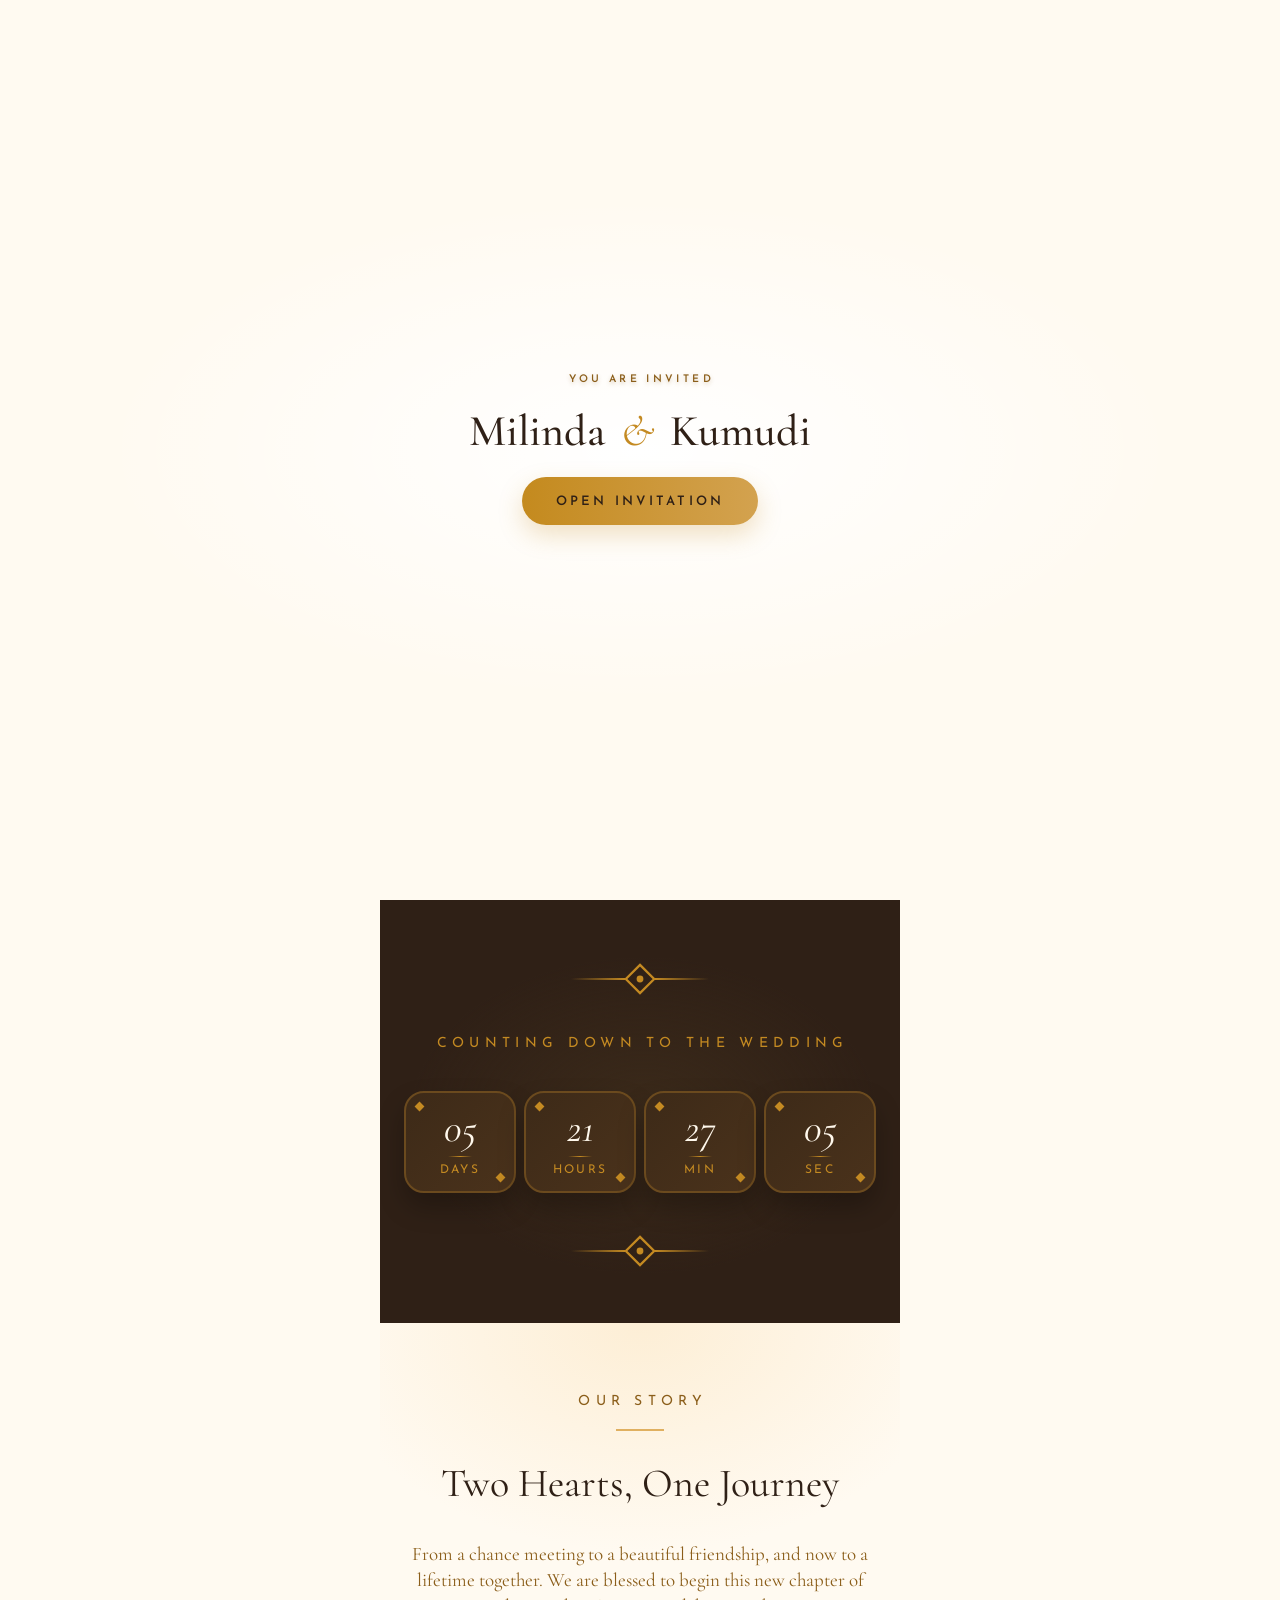
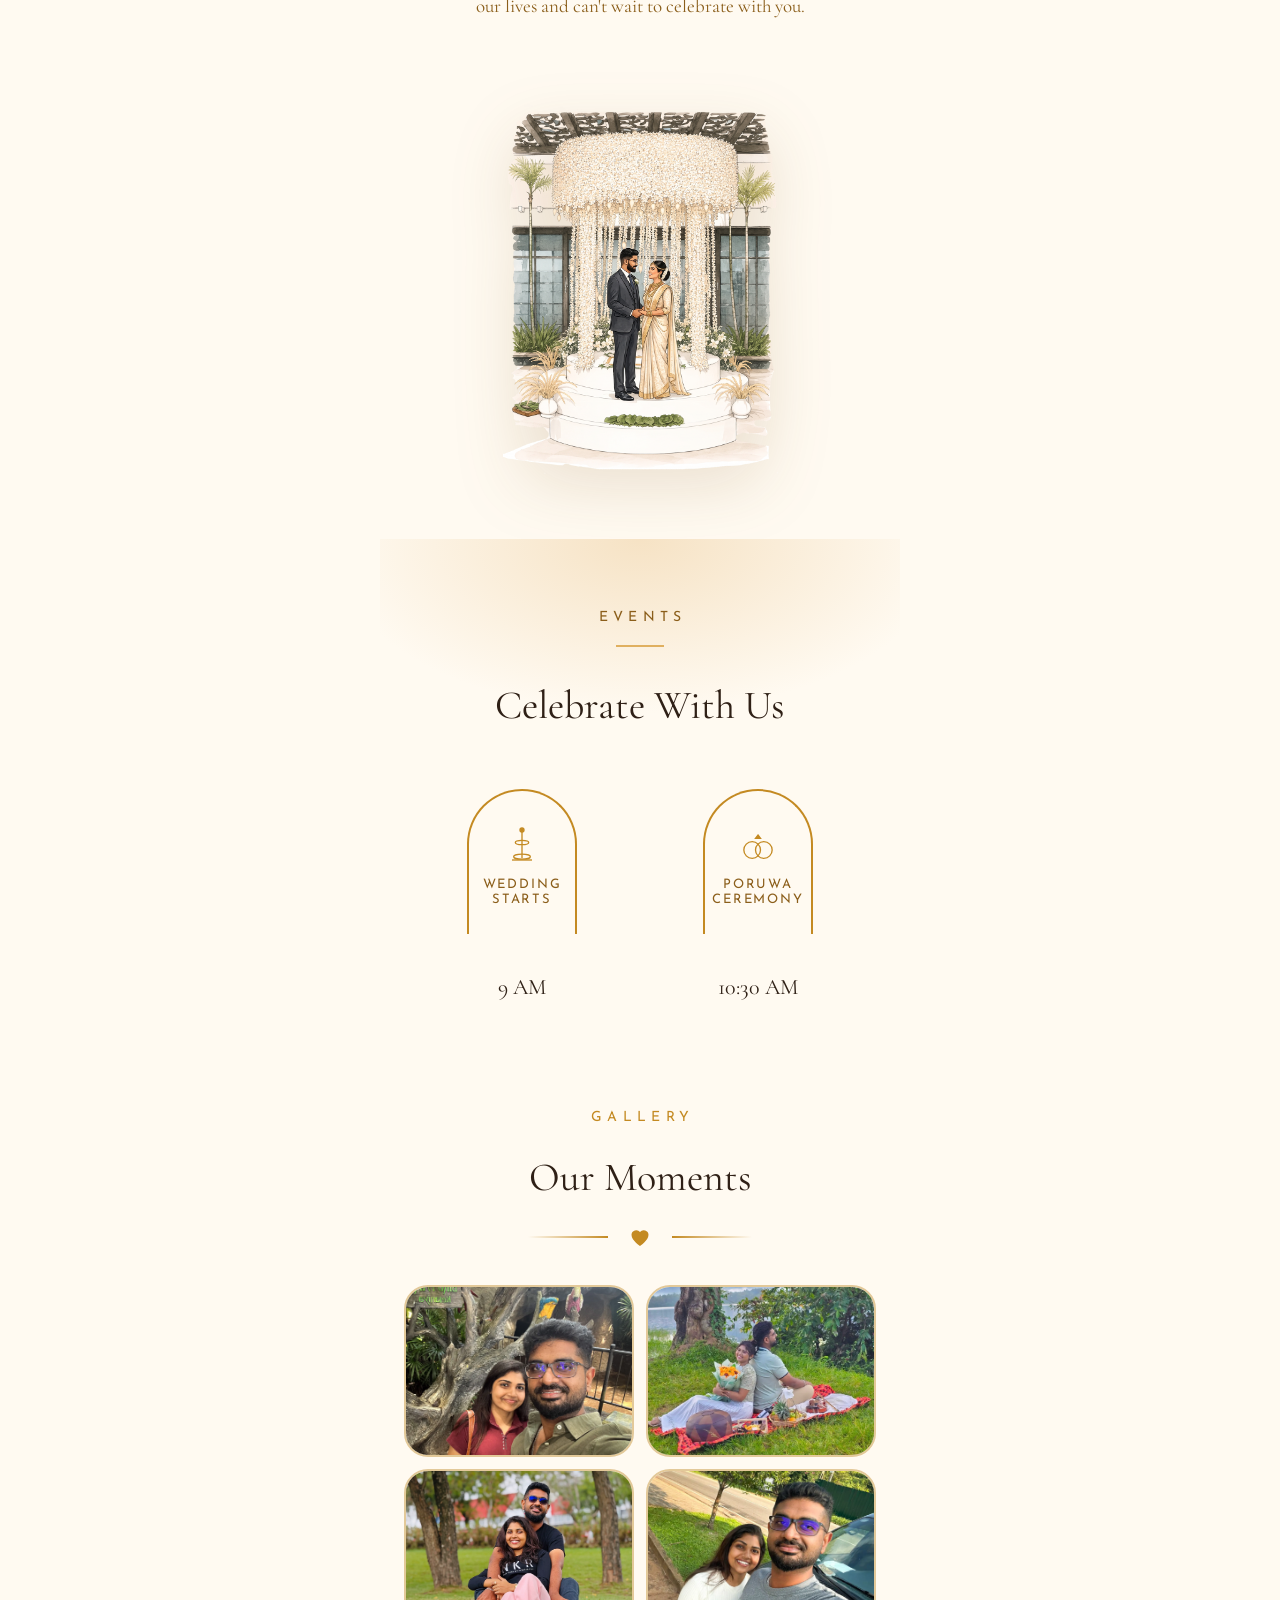
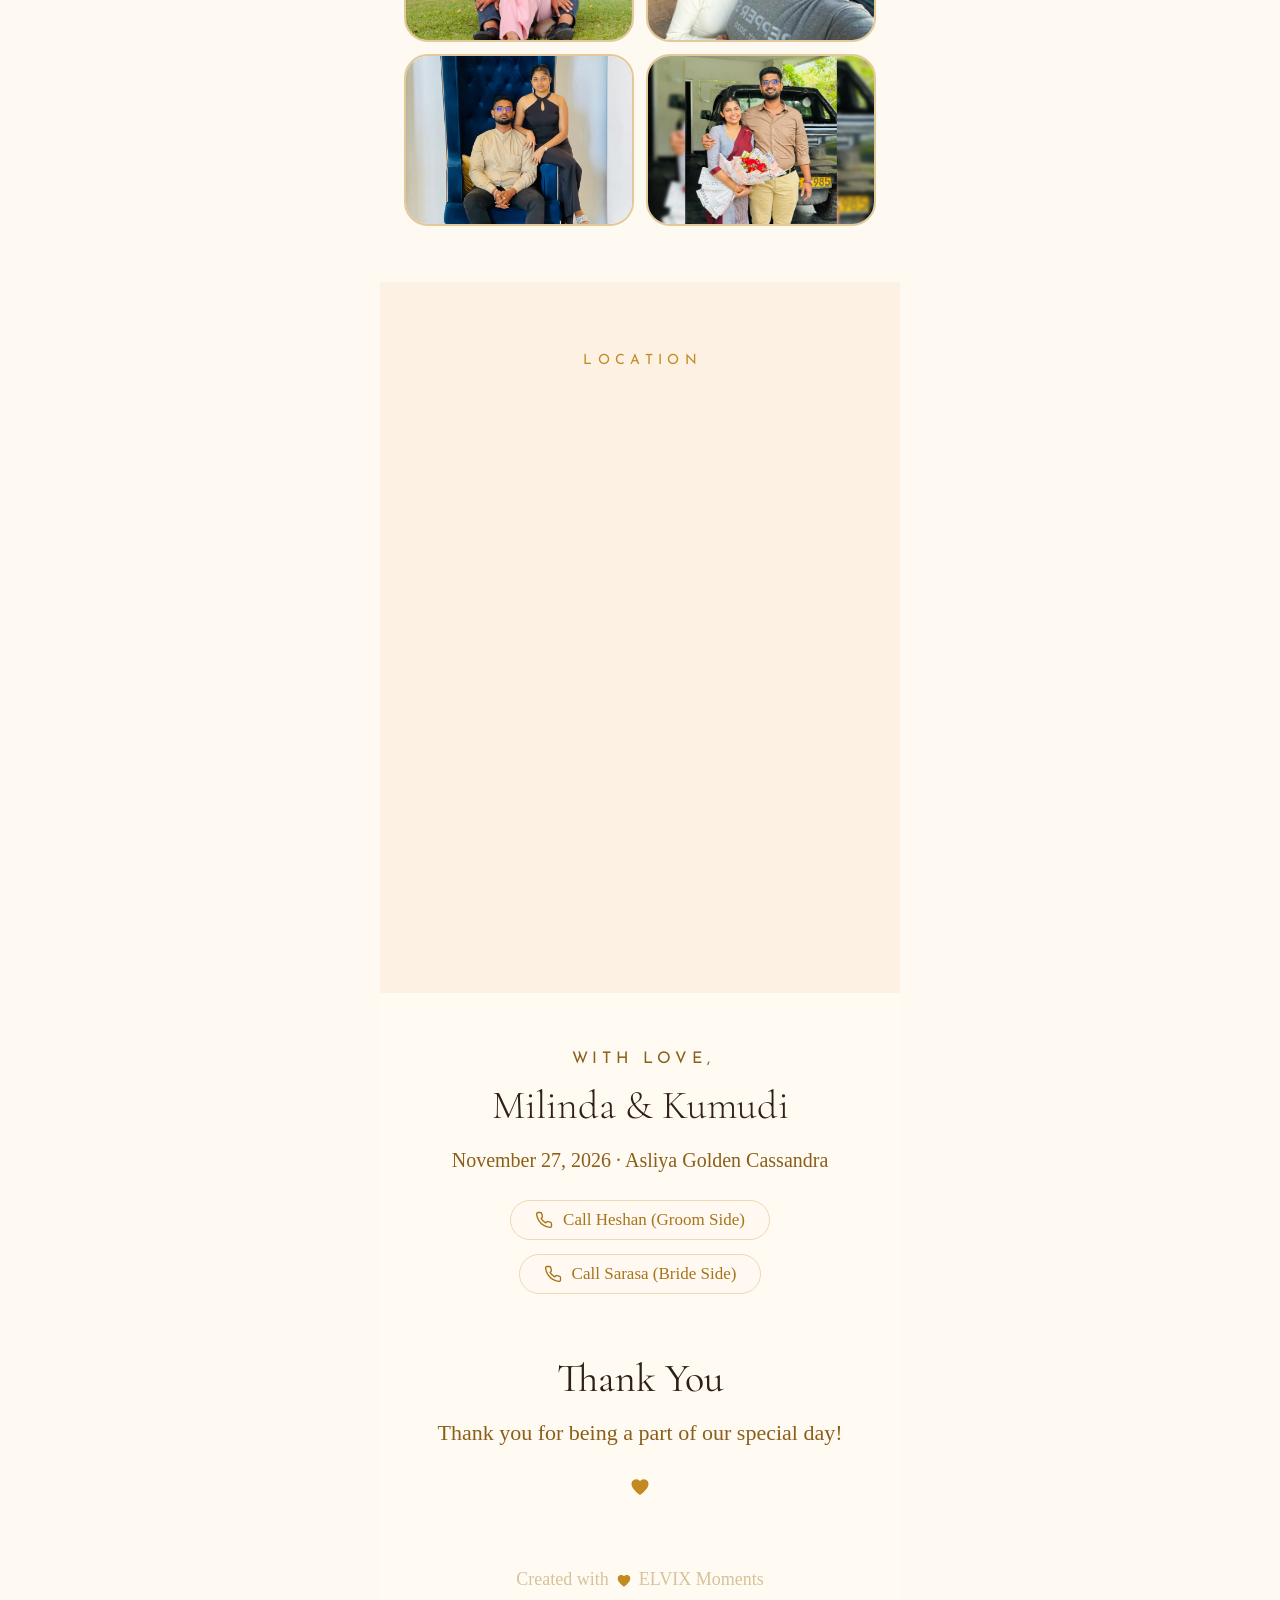
==== invitation.html @ b5a63db9 "Add files via upload" ====
<!DOCTYPE html>
<html lang="en">
<head>
<meta charset="utf-8">
<meta name="viewport" content="width=device-width,initial-scale=1,viewport-fit=cover">
<meta name="color-scheme" content="only light">
<title>Milinda &amp; Kumudi | Wedding Invitation</title>
<link rel="preconnect" href="https://fonts.googleapis.com">
<link rel="preconnect" href="https://fonts.gstatic.com" crossorigin>
<link href="https://fonts.googleapis.com/css2?family=Cormorant+Garamond:ital,wght@0,300;0,400;0,500;0,600;1,300;1,400;1,500&family=Cormorant+Infant:ital,wght@0,300;0,400;0,500;0,600;1,300;1,400;1,500;1,600&family=Josefin+Sans:wght@300;400;600&display=swap" rel="stylesheet">
<link rel="stylesheet" href="style.css">
</head>
<body>
  <div class="cover" id="cover">
  <p class="kicker">You are invited</p>
  <h1>Milinda <em>&amp;</em> Kumudi</h1>
  <button id="openBtn" type="button">Open Invitation</button>
</div>
<svg width="0" height="0" style="position:absolute" aria-hidden="true">
  <symbol id="dia" viewBox="0 0 24 24"><path d="M12 2l10 10-10 10L2 12z" fill="none" stroke="currentColor" stroke-width="1.6"/><circle cx="12" cy="12" r="2.4" fill="currentColor"/></symbol>
  <symbol id="heart" viewBox="0 0 24 24"><path fill="currentColor" d="M12 21s-8.5-5.4-8.5-11.2A4.8 4.8 0 0 1 12 7a4.8 4.8 0 0 1 8.5 2.8C20.5 15.6 12 21 12 21z"/></symbol>
  <symbol id="cam" viewBox="0 0 24 24"><path d="M4 8h3l1.5-2h7L17 8h3a1 1 0 0 1 1 1v9a1 1 0 0 1-1 1H4a1 1 0 0 1-1-1V9a1 1 0 0 1 1-1z" fill="none" stroke="currentColor" stroke-width="1.6" stroke-linejoin="round"/><circle cx="12" cy="13" r="3.2" fill="none" stroke="currentColor" stroke-width="1.6"/></symbol>
  <symbol id="ph" viewBox="0 0 24 24"><path fill="none" stroke="currentColor" stroke-width="1.8" stroke-linecap="round" stroke-linejoin="round" d="M22 16.9v3a2 2 0 0 1-2.2 2 19.8 19.8 0 0 1-8.6-3.1 19.5 19.5 0 0 1-6-6A19.8 19.8 0 0 1 2.1 4.2 2 2 0 0 1 4.1 2h3a2 2 0 0 1 2 1.7c.1 1 .4 1.9.7 2.8a2 2 0 0 1-.5 2.1L8.1 9.9a16 16 0 0 0 6 6l1.3-1.3a2 2 0 0 1 2.1-.4c.9.3 1.8.6 2.8.7a2 2 0 0 1 1.7 2z"/></symbol>
</svg>

<!-- HERO -->
<header class="hero">
  <img class="floral l" src="assets/floral-left.webp" alt="" onerror="this.remove()">
  <img class="floral r" src="assets/floral-right.webp" alt="" onerror="this.remove()">
<div class="petals" aria-hidden="true"></div>
  <p class="kicker rise">Together with their families</p>
  <div class="orn rise"><span></span><svg><use href="#dia"/></svg><span></span></div>
  <h1 class="rise">Milinda <em>&amp;</em> Kumudi</h1>
  <div class="orn rise"><span></span><svg><use href="#dia"/></svg><span></span></div>
  <p class="guest rise" id="guest"></p>
  <p class="invite rise">Request the honour of your presence<br>at the celebration of their marriage</p>
  <p class="lbl rise" id="day">Saturday</p>
  <p class="date rise" id="date">12th December 2026</p>
  <p class="lbl s rise" id="time">At 9:00 <A> </A>M</p>
  <p class="lbl s rise" id="venue">Asliya Golden Cassandra</p>
  <img class="couple rise" src="New Assets/WEBp/Couple.webp" alt="Milinda & Kumudi">
  <a class="scroll" href="#count" aria-label="Scroll down"><span>Scroll</span><i></i></a>
</header>

<!-- COUNTDOWN -->
<section class="sec dark" id="count">
  <div class="orn"><span></span><svg><use href="#dia"/></svg><span></span></div>
  <h2 class="eye gold">Counting down to the wedding</h2>
  <div class="cards" id="cards"></div>
  <div class="orn"><span></span><svg><use href="#dia"/></svg><span></span></div>
</section>

<!-- STORY -->
<section class="sec glow" id="story">
  <p class="eye reveal">Our Story</p><i class="bar reveal"></i>
  <h2 class="reveal">Two Hearts, One Journey</h2>
  <p class="body reveal">From a chance meeting to a beautiful friendship, and now to a lifetime together. We are blessed to begin this new chapter of our lives and can't wait to celebrate with you.</p>
  <img class="poruwa reveal" src="New Assets/WEBp/Poruwa.webp" alt="" onerror="this.remove()">
</section>

<!-- EVENTS -->
<section class="sec glow top" id="events">
  <p class="eye reveal">Events</p><i class="bar reveal"></i>
  <h2 class="reveal">Celebrate With Us</h2>
  <div class="events" id="eventList"></div>
</section>

<!-- GALLERY -->
<section class="sec" id="gallery">
  <p class="eye gold reveal">Gallery</p>
  <h2 class="reveal">Our Moments</h2>
  <div class="hdiv reveal"><span></span><svg><use href="#heart"/></svg><span></span></div>
  <div class="grid" id="grid"></div>
</section>

<!-- LOCATION -->
<section class="sec warm" id="location">
  <p class="eye gold reveal">Location</p>
  <h2 class="reveal">Wedding Venue</h2>
  <p class="vname reveal"><svg viewBox="0 0 24 24"><path d="M12 21s-7-6.2-7-11.5a7 7 0 0 1 14 0C19 14.800 12 21 12 21z" fill="none" stroke="currentColor" stroke-width="1.8"/><circle cx="12" cy="9.5" r="2.6" fill="none" stroke="currentColor" stroke-width="1.8"/></svg>Asliya Golden Cassandra</p>
  <p class="vsub reveal">Colombo, Sri Lanka</p>
  <div class="map reveal"><iframe loading="lazy" title="Map" src="https://www.google.com/maps?q=Asliya+Golden+Cassandra+Colombo&output=embed"></iframe></div>
  <button class="cal reveal" id="calBtn" type="button">
    <span class="ci"><svg viewBox="0 0 24 24" fill="none" stroke="currentColor" stroke-width="1.8"><rect x="3.5" y="5" width="17" height="15" rx="2.5"/><path d="M8 3v4M16 3v4M3.5 10h17"/><path d="M8 14h.01M12 14h.01M16 14h.01M8 17h.01M12 17h.01" stroke-linecap="round"/></svg></span>
    <span class="ct"><b>Add to Calendar</b><small>Save the date to your calendar</small></span>
    <span class="chev"><svg viewBox="0 0 24 24" fill="none" stroke="currentColor" stroke-width="2.2"><path d="M9 6l6 6-6 6"/></svg></span>
  </button>
</section>

<!-- THANK YOU -->
<footer class="sec thanks">
  <p class="eye wl">With love,</p>
  <p class="couple-names">Milinda &amp; Kumudi</p>
  <p class="meta">November 27, 2026 · Asliya Golden Cassandra</p>
 <div class="calls">
  <a class="callbtn" href="tel:+94763340226"><svg><use href="#ph"/></svg>Call Heshan (Groom Side)</a>
  <a class="callbtn" href="tel:+94768039292"><svg><use href="#ph"/></svg>Call Sarasa (Bride Side)</a>
</div>
  <h2>Thank You</h2>
  <p class="meta big">Thank you for being a part of our special day!</p>
  <svg class="gh"><use href="#heart"/></svg>
  <p class="credit">Created with <svg><use href="#heart"/></svg> ELVIX Moments</p>
</footer>
<audio id="bgm" src="New Assets/music.mp3" preload="auto"></audio>
<button id="musicBtn" class="music" type="button" aria-label="Toggle music"><svg viewBox="0 0 24 24" stroke="currentColor" stroke-width="1.8" stroke-linecap="round" stroke-linejoin="round"><path d="M4 9.5v5h3.5L12 18.5v-13L7.5 9.5z"/><path d="M15.5 9a4 4 0 0 1 0 6M18 6.5a8 8 0 0 1 0 11"/></svg></button>
<script src="script.js"></script>
</body>
</html>
---- style.css ----
:root{--dk:#2f2016;--gold:#c48a22;--gd:#8b5e1a;--cream:#fffaf1;--serif:'Cormorant Garamond','Times New Roman',serif;--sans:'Josefin Sans',sans-serif}
*{box-sizing:border-box;margin:0;padding:0;-webkit-tap-highlight-color:transparent}
html{scroll-behavior:smooth;background:#fffaf1}
body{font-family:var(--serif);background:var(--cream);color:var(--dk);max-width:520px;margin:0 auto;overflow-x:hidden;-webkit-font-smoothing:antialiased}
svg{display:inline-block;fill:currentColor}
h2{font-weight:400;font-size:40px;line-height:1.1}
.dots,.sec{background-image:radial-gradient(circle,rgba(196,138,34,.07) 2.2px,transparent 2.7px);background-size:32px 32px;background-position:4px 4px}
.sec{position:relative;padding:72px 24px 56px;text-align:center;background-color:var(--cream)}
.dark{background-color:var(--dk);color:#fff8ec}
.glow{background-image:radial-gradient(ellipse 90% 40% at 50% 0,#fdf3e2,transparent 70%),radial-gradient(circle,rgba(196,138,34,.07) 2.2px,transparent 2.7px);background-size:auto,32px 32px}
.glow.top{background-image:radial-gradient(ellipse 80% 45% at 50% 0,#f6e7d0,transparent 75%),radial-gradient(circle,rgba(196,138,34,.07) 2.2px,transparent 2.7px);background-size:auto,32px 32px}
.warm{background-color:#fcf1e3}
.eye{font:400 14px/1 var(--sans);letter-spacing:.38em;text-transform:uppercase;color:var(--gd);padding-left:.38em}
.eye.gold{color:var(--gold)}
.bar{display:block;width:48px;height:2px;background:#e0b060;margin:20px auto 0}
.orn,.hdiv{display:flex;align-items:center;justify-content:center;gap:0;color:var(--gold)}
.orn svg{width:36px;height:36px;margin:0 -2px}
.orn span{width:54px;height:2px;background:linear-gradient(90deg,transparent,var(--gold))}
.orn span:last-child,.hdiv span:last-child{background:linear-gradient(270deg,transparent,var(--gold))}
.hdiv{margin:26px 0 0}
.hdiv svg{width:24px;height:24px;margin:0 20px}
.hdiv span{width:80px;height:2px;background:linear-gradient(90deg,transparent,var(--gold))}
.hdiv span:last-child{background:linear-gradient(270deg,transparent,var(--gold))}

/* hero */
.hero{position:relative;height:100svh;min-height:640px;margin:0;padding:105px 20px 0;text-align:center;overflow:hidden;
 background:radial-gradient(ellipse 60% 30% at 50% 78%,#fff 0,transparent 70%),url("assets/background.svg") center top/397px 559px repeat,#fffaf1;}
.hero:after{content:"";position:absolute;inset:12px;border:2px solid var(--gold);pointer-events:none}
.kicker{font:600 12px/1 var(--sans);letter-spacing:.32em;text-transform:uppercase;color:var(--gd);padding-left:.32em;text-shadow:0 2px 4px rgba(139,94,26,.3)}
.hero .orn{margin:26px 0}.hero .orn svg{width:20px;height:20px}.hero .orn span{width:48px;height:1px}
.hero h1{font-weight:500;font-size:42px;line-height:1;white-space:nowrap}
.hero h1 em{font-style:italic;color:var(--gold);font-weight:400;margin:0 6px}
.invite{font:italic 400 20px/26px var(--serif);color:var(--gd);margin-top:4px}
.lbl{font:400 12px/1 var(--sans);letter-spacing:.36em;text-transform:uppercase;color:var(--gold);padding-left:.36em}
.lbl.s{font-size:11px;color:var(--gd);letter-spacing:.3em;margin-top:12px}
.hero .invite+.lbl{margin-top:36px}
.date{font:italic 400 36px/1 var(--serif);margin:16px 0 22px}
.couple{position:absolute;left:0;right:0;margin:0 auto;bottom:14svh;height:min(25svh,250px);filter:drop-shadow(0 14px 18px rgba(120,80,20,.14))}
.floral{position:absolute;bottom:12px;width:90px}.floral.l{left:12px}.floral.r{right:12px}
.scroll{position:absolute;left:0;right:0;bottom:22px;font:300 11px var(--sans);letter-spacing:.4em;color:var(--gold);text-transform:uppercase;display:flex;flex-direction:column;align-items:center;gap:10px}
.scroll i{width:1px;height:20px;background:var(--gold);animation:pulse 1.8s infinite}
@keyframes pulse{0%,100%{opacity:.2;transform:scaleY(.5)}50%{opacity:1;transform:scaleY(1)}}
.petals{position:fixed;top:0;bottom:0;left:50%;width:100%;max-width:520px;transform:translateX(-50%);pointer-events:none;overflow:hidden;z-index:40}
.petal{position:absolute;top:-24px;border-radius:100% 0;background:#e9d4a8;animation:fall linear infinite}
@keyframes fall{to{transform:translate(var(--dx),108vh) rotate(360deg)}}
@keyframes fall{to{transform:translate(40px,105svh) rotate(260deg)}}
.rise{opacity:0;transform:translateY(14px);animation:rise 1s ease forwards}
.rise:nth-of-type(n){animation-delay:calc(var(--i,0)*.12s)}
.hero>:nth-child(n+3){--i:2}.hero>:nth-child(n+4){--i:3}.hero>:nth-child(n+5){--i:4}.hero>:nth-child(n+6){--i:5}.hero>:nth-child(n+7){--i:6}.hero>:nth-child(n+8){--i:7}
@keyframes rise{to{opacity:1;transform:none}}
.couple.rise{animation-name:riseC}
@keyframes riseC{from{opacity:0}to{opacity:1}}

/* countdown */
#count{padding:62px 24px 55px;background-image:radial-gradient(ellipse 60% 50% at 50% 50%,#3b2a1a,transparent 75%);background-size:auto}
#count .orn svg{width:34px;height:34px}#count .orn span{width:54px;height:2px}
#count .eye{margin:41px 0 40px}
.cards{display:grid;grid-template-columns:repeat(4,1fr);gap:8px;margin-bottom:41px}
.card{position:relative;height:102px;border-radius:20px;border:2px solid #6b4a1e;background:linear-gradient(135deg,#3d2a18,#4a321b);box-shadow:0 14px 26px rgba(0,0,0,.25);display:flex;flex-direction:column;align-items:center;justify-content:center;gap:0}
.card:before,.card:after{content:"";position:absolute;width:7px;height:7px;background:var(--gold);transform:rotate(45deg);top:10px;left:10px}
.card:after{top:auto;left:auto;bottom:10px;right:10px}
.card b{font:italic 400 40px/1 var(--serif);color:#fff8ec;font-variant-numeric:oldstyle-nums}
.card i{width:24px;height:1px;background:linear-gradient(90deg,transparent,var(--gold),transparent);margin:8px 0 7px}
.card small{font:400 12px/1 var(--sans);letter-spacing:.2em;text-transform:uppercase;color:var(--gold)}

/* story */
.body{font-size:19px;line-height:26px;color:var(--gd);margin:36px 4px 0}
#story h2{margin-top:30px}
.poruwa{display:block;width:275px;max-width:80%;margin:76px auto 0;filter:drop-shadow(0 20px 30px rgba(120,80,20,.14))}

/* events */
#events h2{margin-top:36px}
.events{display:grid;grid-template-columns:1fr 1fr;margin-top:62px}
.ev{display:flex;flex-direction:column;align-items:center}
.arch{width:110px;height:145px;border:2px solid var(--gold);border-bottom:0;border-radius:55px 55px 0 0;display:flex;flex-direction:column;align-items:center;justify-content:center;gap:12px;color:var(--gold);padding-top:8px}
.arch svg{width:40px;height:40px;fill:none;stroke:currentColor;stroke-width:1.6}
.arch h3{font:400 13px/1.2 var(--sans);letter-spacing:.14em;text-transform:uppercase;color:var(--gd);padding:0 8px;min-height:30px}
.ev .d{font-size:22px;margin-top:40px}.ev .t,.ev .v{font-size:16px;color:var(--gd);margin-top:4px}

/* gallery */
#gallery{padding-top:55px}#gallery h2{margin-top:30px}
.grid{display:grid;grid-template-columns:1fr 1fr;gap:12px;margin-top:36px}
.ph{aspect-ratio:4/3;border-radius:24px;border:2px solid #e3c999;background:linear-gradient(135deg,#f5e6d0,#eee0cc);display:flex;align-items:center;justify-content:center;color:#bd965f;overflow:hidden}
.ph svg{width:26px;height:26px;fill:none}.ph img{width:100%;height:100%;object-fit:cover}

/* location */
#location h2{margin-top:30px}
.vname{display:flex;align-items:center;justify-content:center;gap:12px;font-size:26px;font-weight:500;margin-top:26px}
.vname svg{width:26px;height:26px;fill:none;color:var(--gold)}
.vsub{font:400 17px var(--serif);font-family:'Times New Roman',serif;color:var(--gd);margin-top:14px}
.map{height:255px;margin-top:42px;border-radius:24px;border:2px solid #ecd9b5;overflow:hidden;background:#fcf1e3}
.map iframe{width:100%;height:100%;border:0}
.cal{width:100%;margin-top:33px;display:flex;align-items:center;gap:16px;text-align:left;padding:0 16px;height:74px;border-radius:24px;border:2px solid #e6d0a5;background:linear-gradient(#fff8ee,#f4e6d0);box-shadow:0 18px 26px rgba(120,80,20,.1);color:var(--dk);font-family:var(--serif);cursor:pointer}
.ci{width:40px;height:40px;border-radius:50%;background:linear-gradient(135deg,#c48a22,#d3a24f);display:grid;place-items:center}.ci svg{width:22px;height:22px;fill:none}
.ct{flex:1;display:flex;flex-direction:column}.ct b{font-weight:400;font-size:22px;line-height:1.1}.ct small{font:400 15px 'Times New Roman',serif;color:#7a6a58;margin-top:4px}
.chev{width:32px;height:32px;border-radius:50%;background:#efe3d3;display:grid;place-items:center}.chev svg{width:15px;height:15px;fill:none}

/* thanks */
.thanks{background:#fffaf2;padding:58px 24px 18px;background-image:none}
.wl{letter-spacing:.3em;font-size:16px}
.couple-names{font-size:40px;font-weight:300;margin-top:14px}
.meta{font:20px 'Times New Roman',serif;color:var(--gd);margin-top:20px}
.thanks h2{margin-top:62px}.meta.big{font-size:22px;margin-top:20px}
.gh{width:24px;height:24px;color:var(--gold);margin-top:28px}
.credit{font:18px 'Times New Roman',serif;color:#d8c299;margin-top:66px;display:flex;align-items:center;justify-content:center;gap:6px}
.credit svg{width:18px;height:18px;color:var(--gold)}.credit a{color:var(--gold);text-decoration:none}

.reveal{opacity:0;transform:translateY(18px);transition:opacity .9s ease,transform .9s ease}.reveal.in{opacity:1;transform:none}
@media(prefers-reduced-motion:reduce){*{animation:none!important;transition:none!important}.rise,.reveal{opacity:1;transform:none}}
a.scroll{text-decoration:none;cursor:pointer;z-index:5;padding:10px 0 0}    

#story,#events,#gallery,#location,.thanks{background-image:url("assets/background.svg");background-size:397px 559px;background-position:center top;background-repeat:repeat;background-blend-mode:multiply}
#story{background-image:radial-gradient(ellipse 90% 40% at 50% 0,#fdf3e2,transparent 70%),url("assets/background.svg");background-size:auto,397px 559px;background-position:0 0,center top}
#events{background-image:radial-gradient(ellipse 80% 45% at 50% 0,#f6e7d0,transparent 75%),url("assets/background.svg");background-size:auto,397px 559px;background-position:0 0,center top}
.hero p.guest{font-family:'Cormorant Infant','Cormorant Garamond',Georgia,'Times New Roman',serif;font-style:italic;font-weight:500;font-size:clamp(1.35rem,3.6vw,1.9rem);line-height:1.2;color:rgb(48,32,21);margin:2px 0 16px;max-width:28rem;margin-inline:auto;overflow-wrap:break-word}

html{scrollbar-width:none}html::-webkit-scrollbar{display:none}
/* match original */
.kicker{font-size:10.5px}
.hero h1{font-size:min(7.3vw,38px)}
.invite{font-size:18px}
.lbl{font-weight:300;font-size:10px;color:#c9a35e}
.lbl.s{font-weight:300;font-size:10px;color:#a8844a}
.hero .orn svg{width:12px;height:12px;margin:0 10px}
.hero .orn span{width:36px}
.couple{height:min(28svh,290px);bottom:14px;z-index:2;pointer-events:none}
.floral{width:28px}
a.scroll{z-index:1}

/* couple follows the text */
.hero{display:flex;flex-direction:column;align-items:center;padding-bottom:59px}
.hero #venue{margin-bottom:24px}
.hero .couple{position:relative;inset:auto;flex:1 1 0;min-height:0;height:auto;width:100%;max-height:min(36svh,360px);margin:0;object-fit:contain;object-position:center bottom;z-index:2;pointer-events:none}
.hero a.scroll{z-index:5;bottom:16px;padding:0;color:var(--gd);text-shadow:0 0 6px #fff,0 0 10px #fff}
.hero a.scroll i{background:var(--gd)}

.calls{display:flex;flex-direction:column;align-items:center;gap:14px;margin-top:28px}
.callbtn{display:inline-flex;align-items:center;gap:10px;height:40px;padding:0 24px;border-radius:20px;border:1.5px solid #ecd9b5;background:rgba(255,250,242,.7);color:#a8741a;font:17px 'Times New Roman',serif;text-decoration:none}
.callbtn svg{width:18px;height:18px}

body{cursor:grab}
body.dragging,body.dragging *{cursor:grabbing!important;user-select:none;-webkit-user-select:none}
a,button{cursor:pointer}

.music{position:fixed;right:max(14px,calc(50% - 246px));bottom:20px;z-index:60;width:42px;height:42px;border-radius:50%;border:1.5px solid #e6d0a5;background:rgba(255,250,242,.92);color:var(--gold);display:grid;place-items:center;cursor:pointer;box-shadow:0 6px 16px rgba(120,80,20,.15)}
.music svg{width:20px;height:20px;fill:none}
.music.off:after{content:"";position:absolute;width:28px;height:2px;background:var(--gold);transform:rotate(-45deg)}

.cover{position:fixed;inset:0;z-index:100;display:flex;flex-direction:column;align-items:center;justify-content:center;gap:24px;text-align:center;background:radial-gradient(ellipse 60% 40% at 50% 50%,#fff,transparent 70%),url("assets/background.svg") center top/397px 559px repeat,#fffaf1;transition:opacity 1s ease,visibility 1s}
.cover.hide{opacity:0;visibility:hidden}
.cover h1{font-weight:500;font-size:min(9vw,44px);line-height:1}
.cover h1 em{font-style:italic;color:var(--gold);font-weight:400;margin:0 6px}
.cover button{height:48px;padding:0 34px;border:0;border-radius:24px;background:linear-gradient(90deg,#c48a1e,#d3a24f);color:var(--dk);font:600 13px var(--sans);letter-spacing:.25em;text-transform:uppercase;cursor:pointer;box-shadow:0 10px 24px rgba(196,138,34,.25)}
html.locked,html.locked body{overflow:hidden}
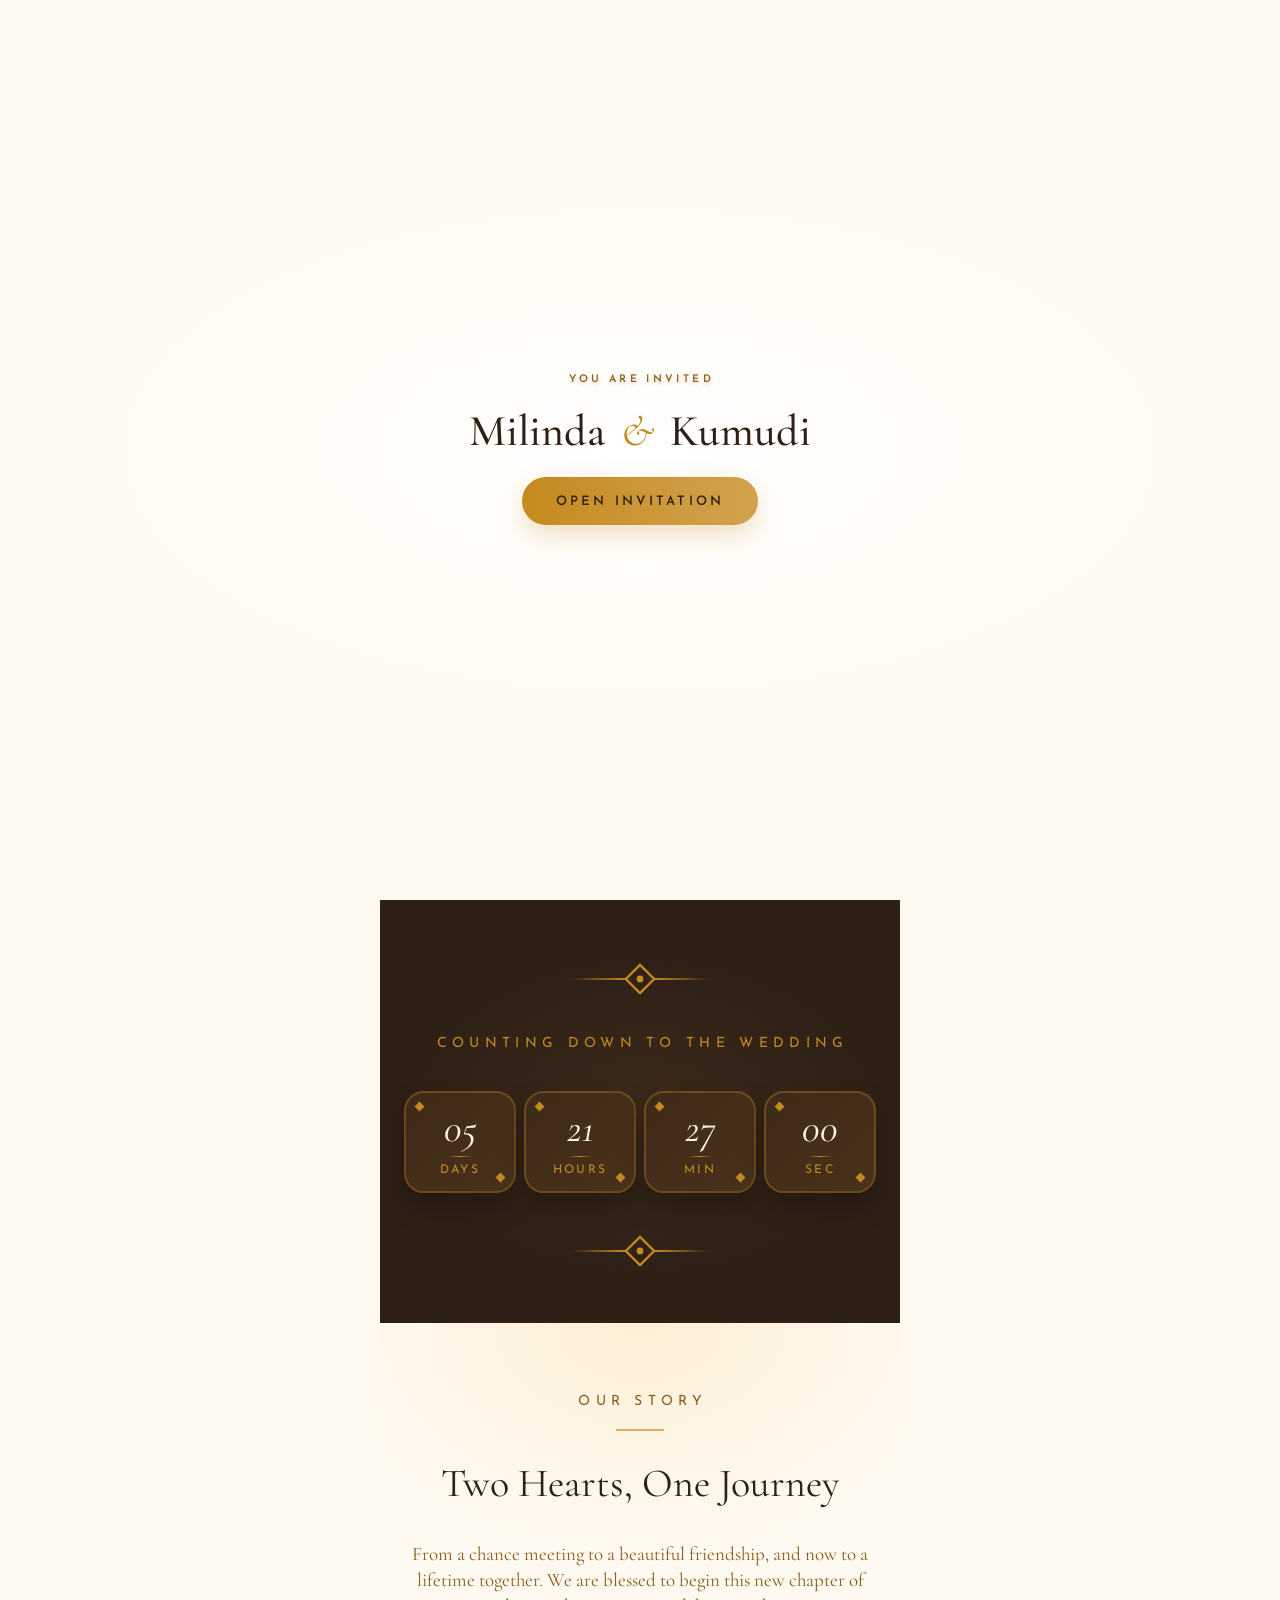
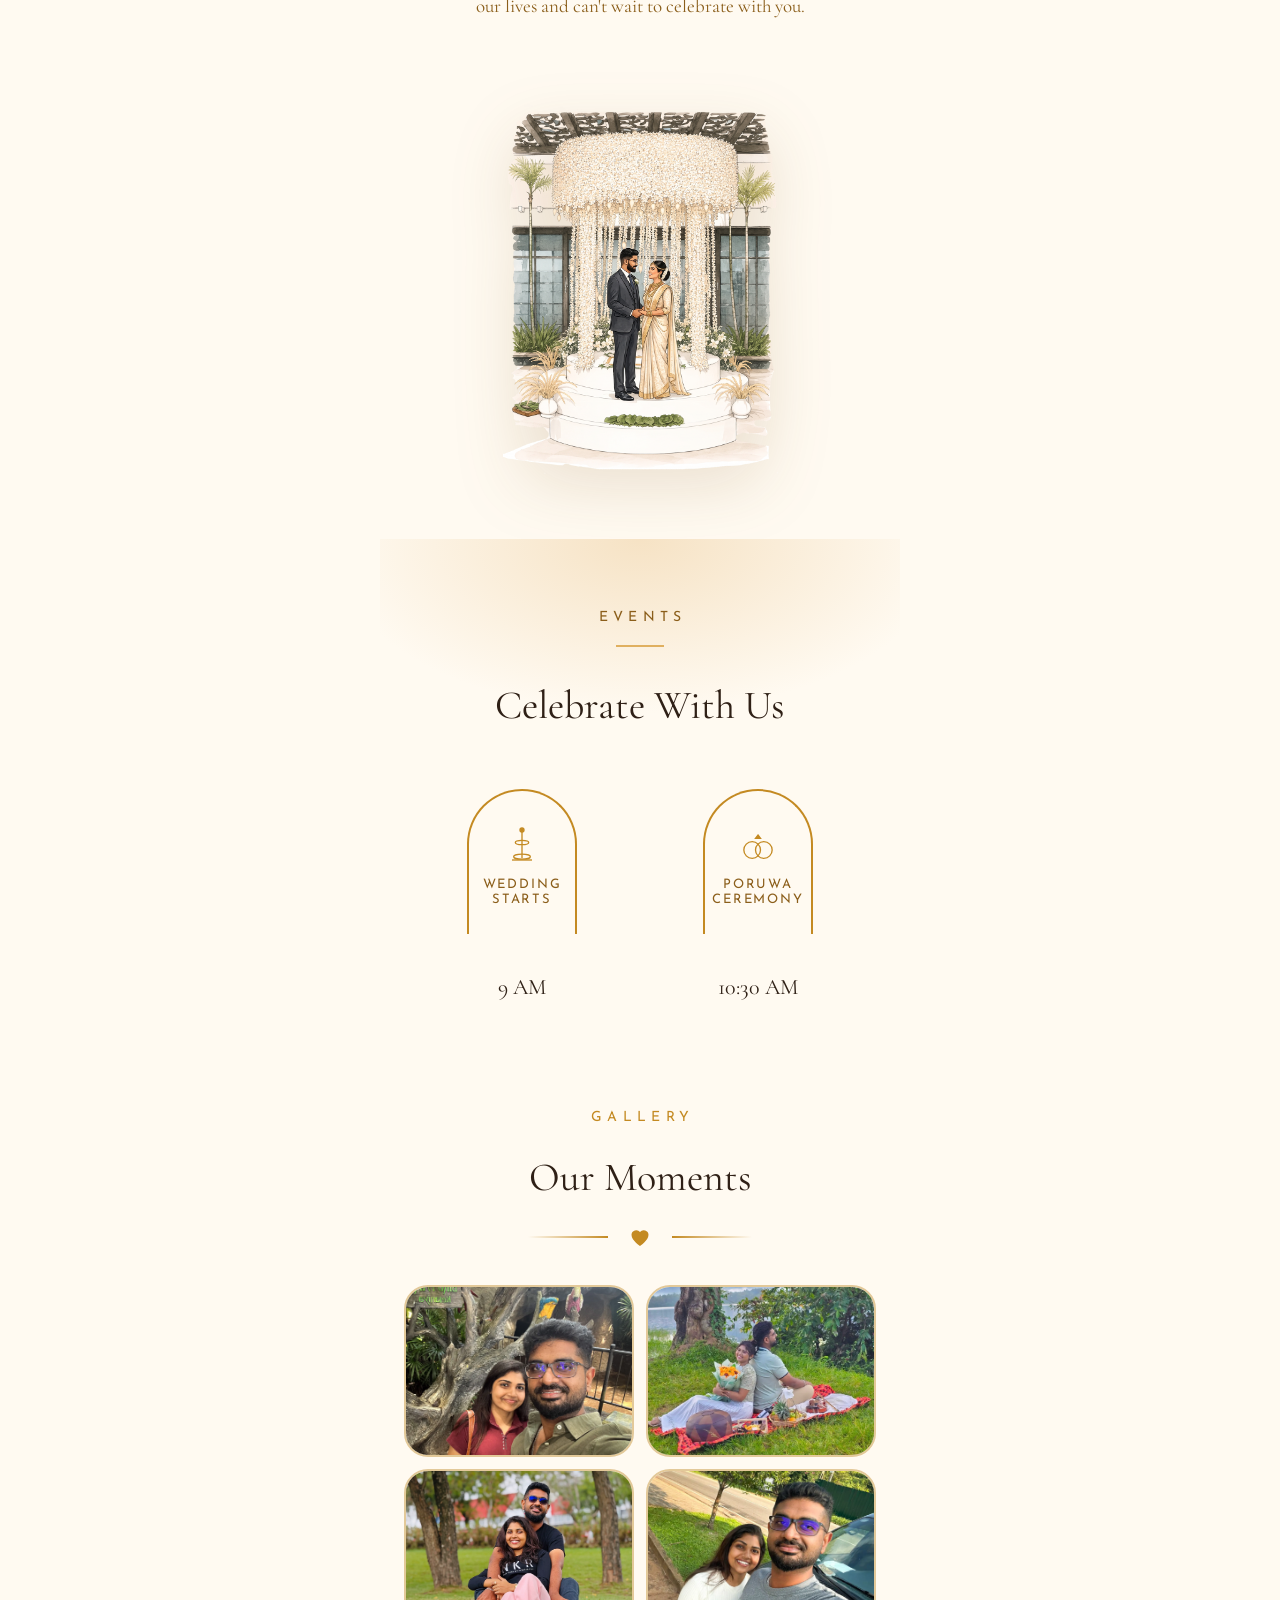
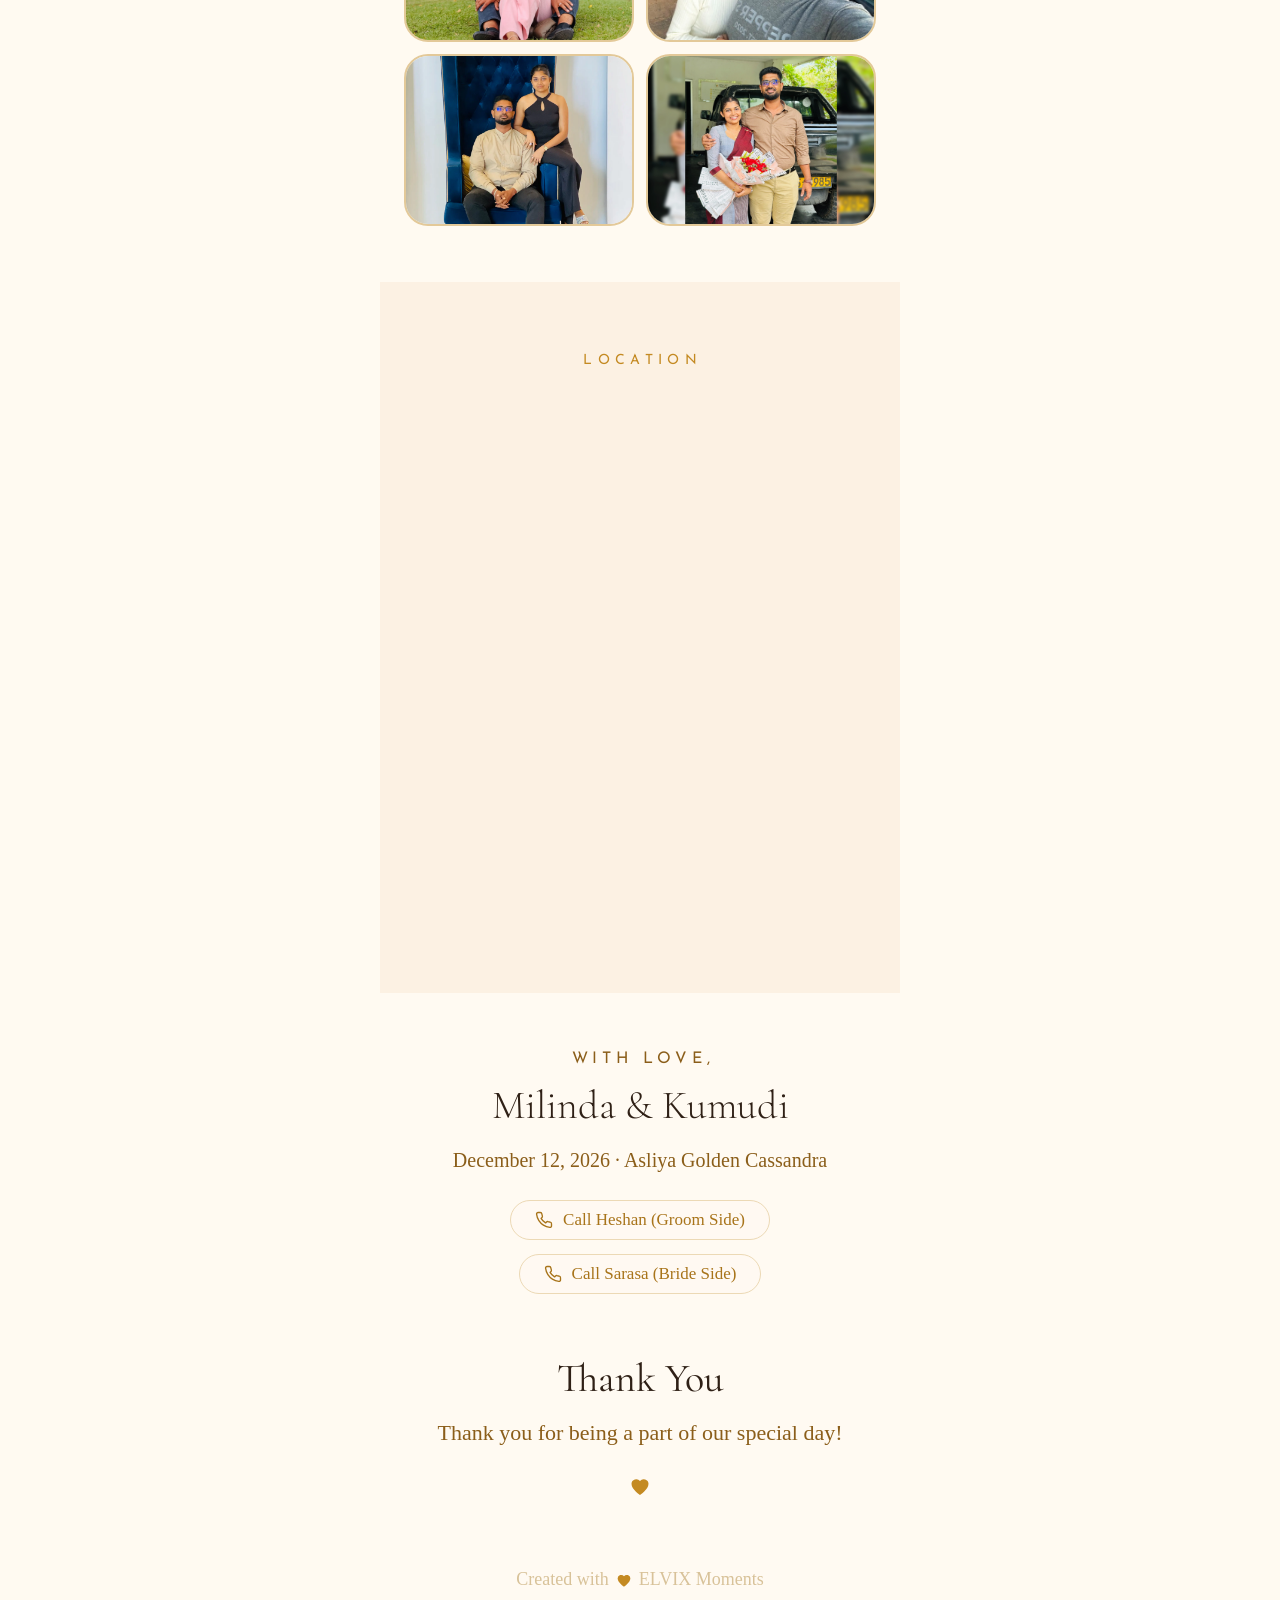
==== commit 8a1da2a3: "changed the dates" ====
--- a/invitation.html
+++ b/invitation.html
@@ -36,7 +36,7 @@
   <p class="invite rise">Request the honour of your presence<br>at the celebration of their marriage</p>
   <p class="lbl rise" id="day">Saturday</p>
   <p class="date rise" id="date">12th December 2026</p>
-  <p class="lbl s rise" id="time">At 9:00 <A> </A>M</p>
+  <p class="lbl s rise" id="time">At 9:00 <A> </A>AM</p>
   <p class="lbl s rise" id="venue">Asliya Golden Cassandra</p>
   <img class="couple rise" src="New Assets/WEBp/Couple.webp" alt="Milinda & Kumudi">
   <a class="scroll" href="#count" aria-label="Scroll down"><span>Scroll</span><i></i></a>
@@ -91,7 +91,7 @@
 <footer class="sec thanks">
   <p class="eye wl">With love,</p>
   <p class="couple-names">Milinda &amp; Kumudi</p>
-  <p class="meta">November 27, 2026 · Asliya Golden Cassandra</p>
+  <p class="meta">December 12, 2026 · Asliya Golden Cassandra</p>
  <div class="calls">
   <a class="callbtn" href="tel:+94763340226"><svg><use href="#ph"/></svg>Call Heshan (Groom Side)</a>
   <a class="callbtn" href="tel:+94768039292"><svg><use href="#ph"/></svg>Call Sarasa (Bride Side)</a>
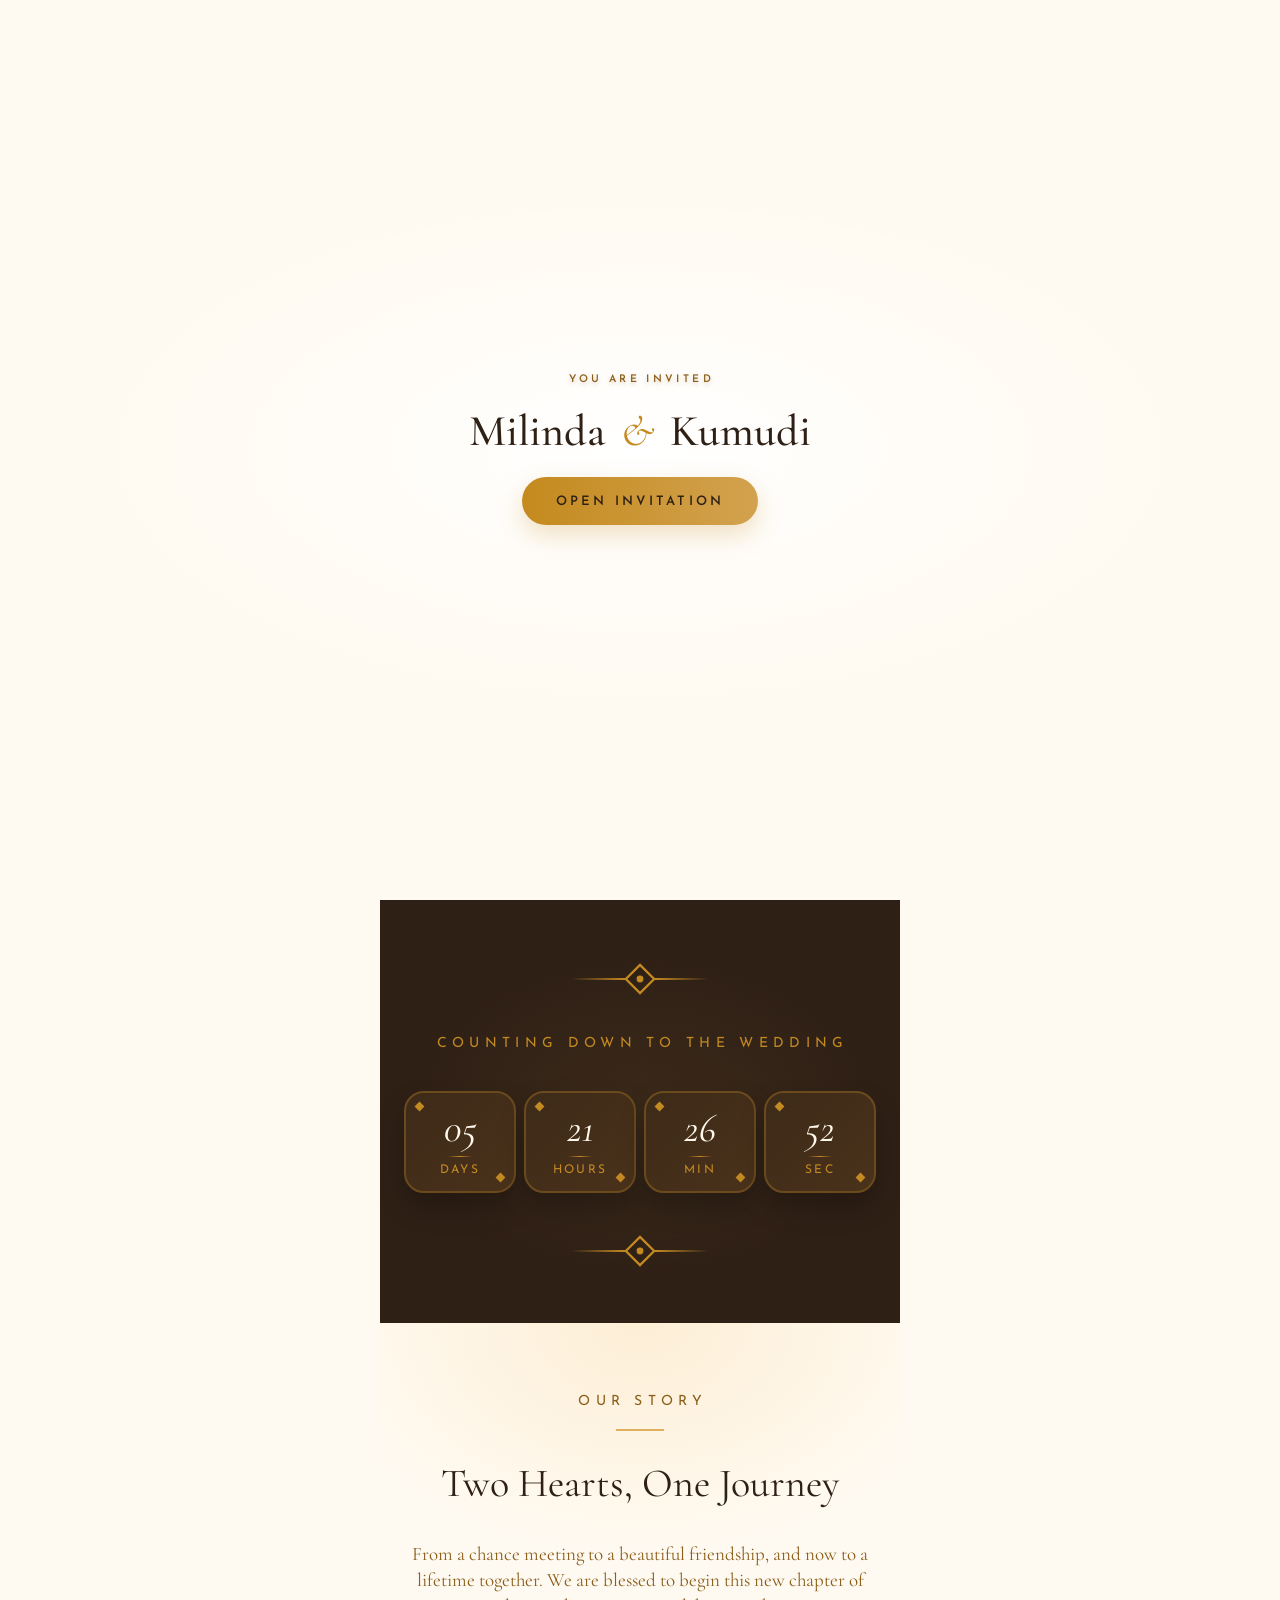
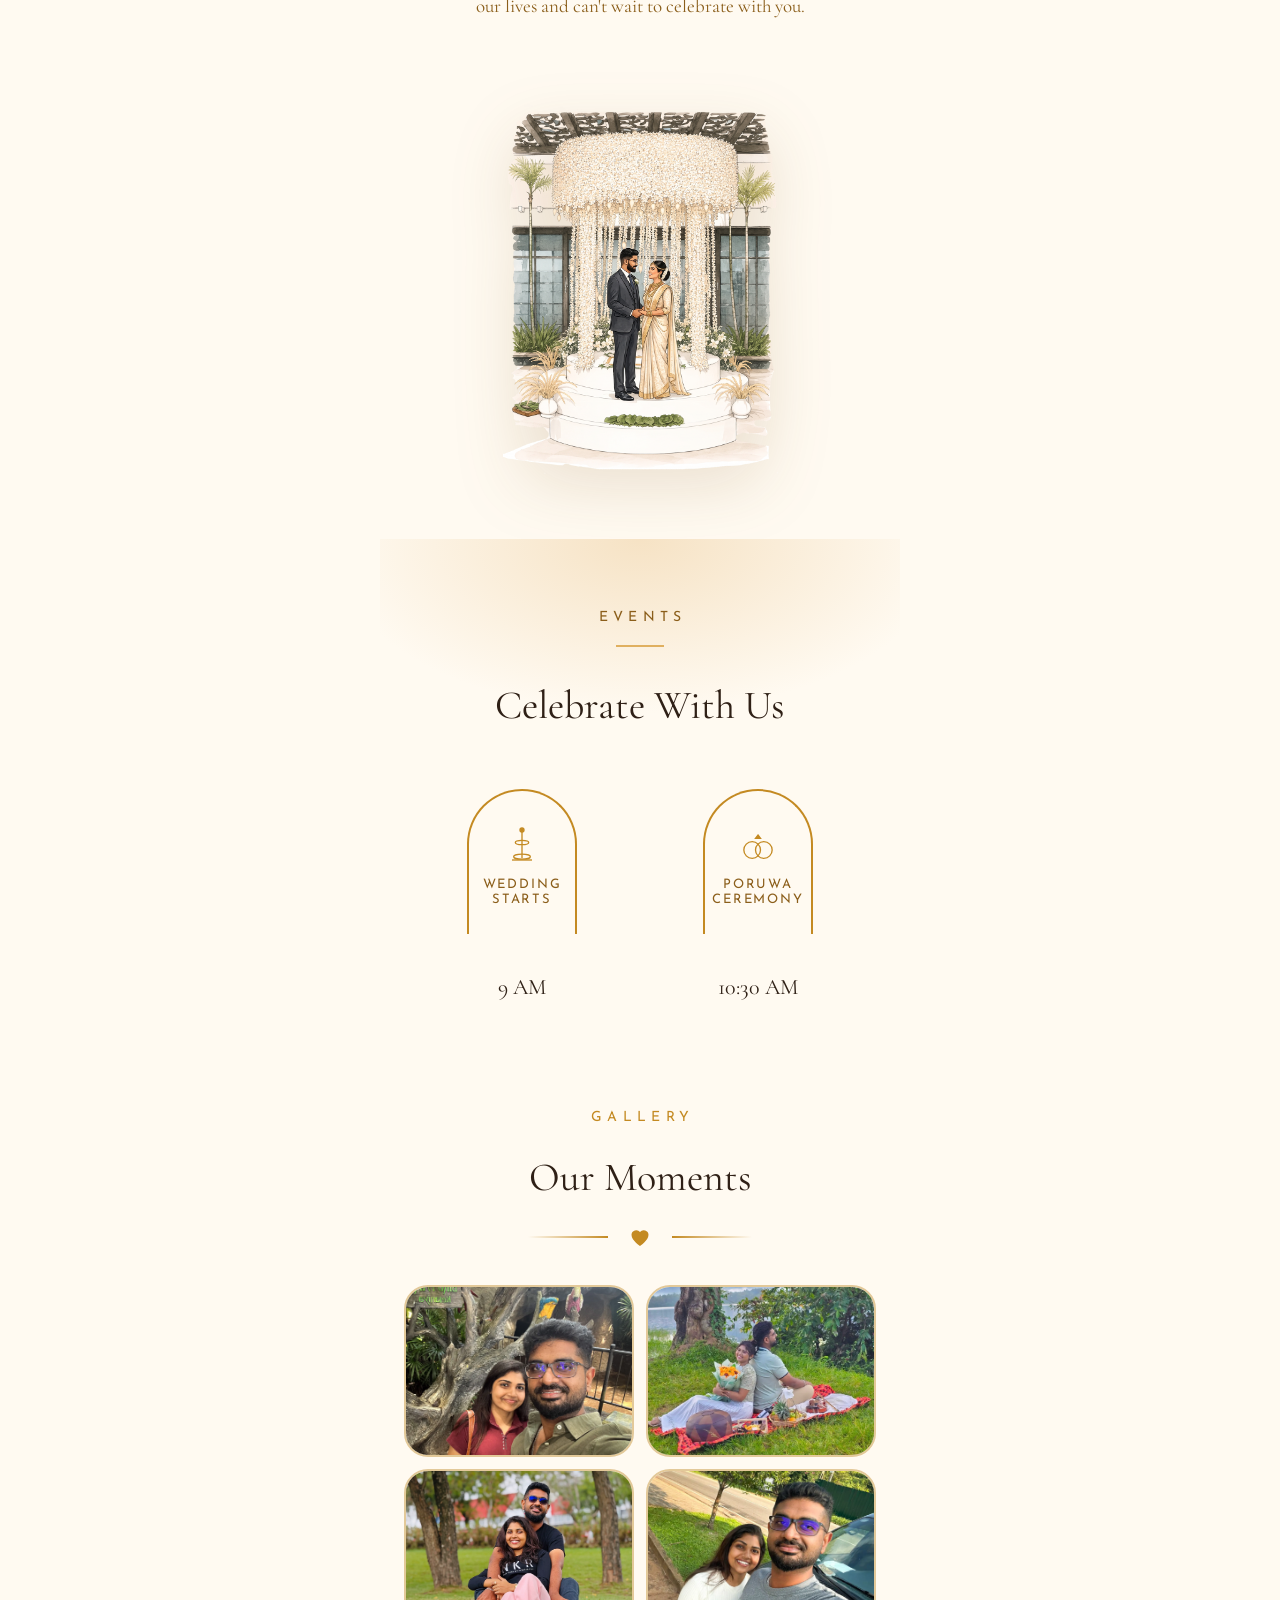
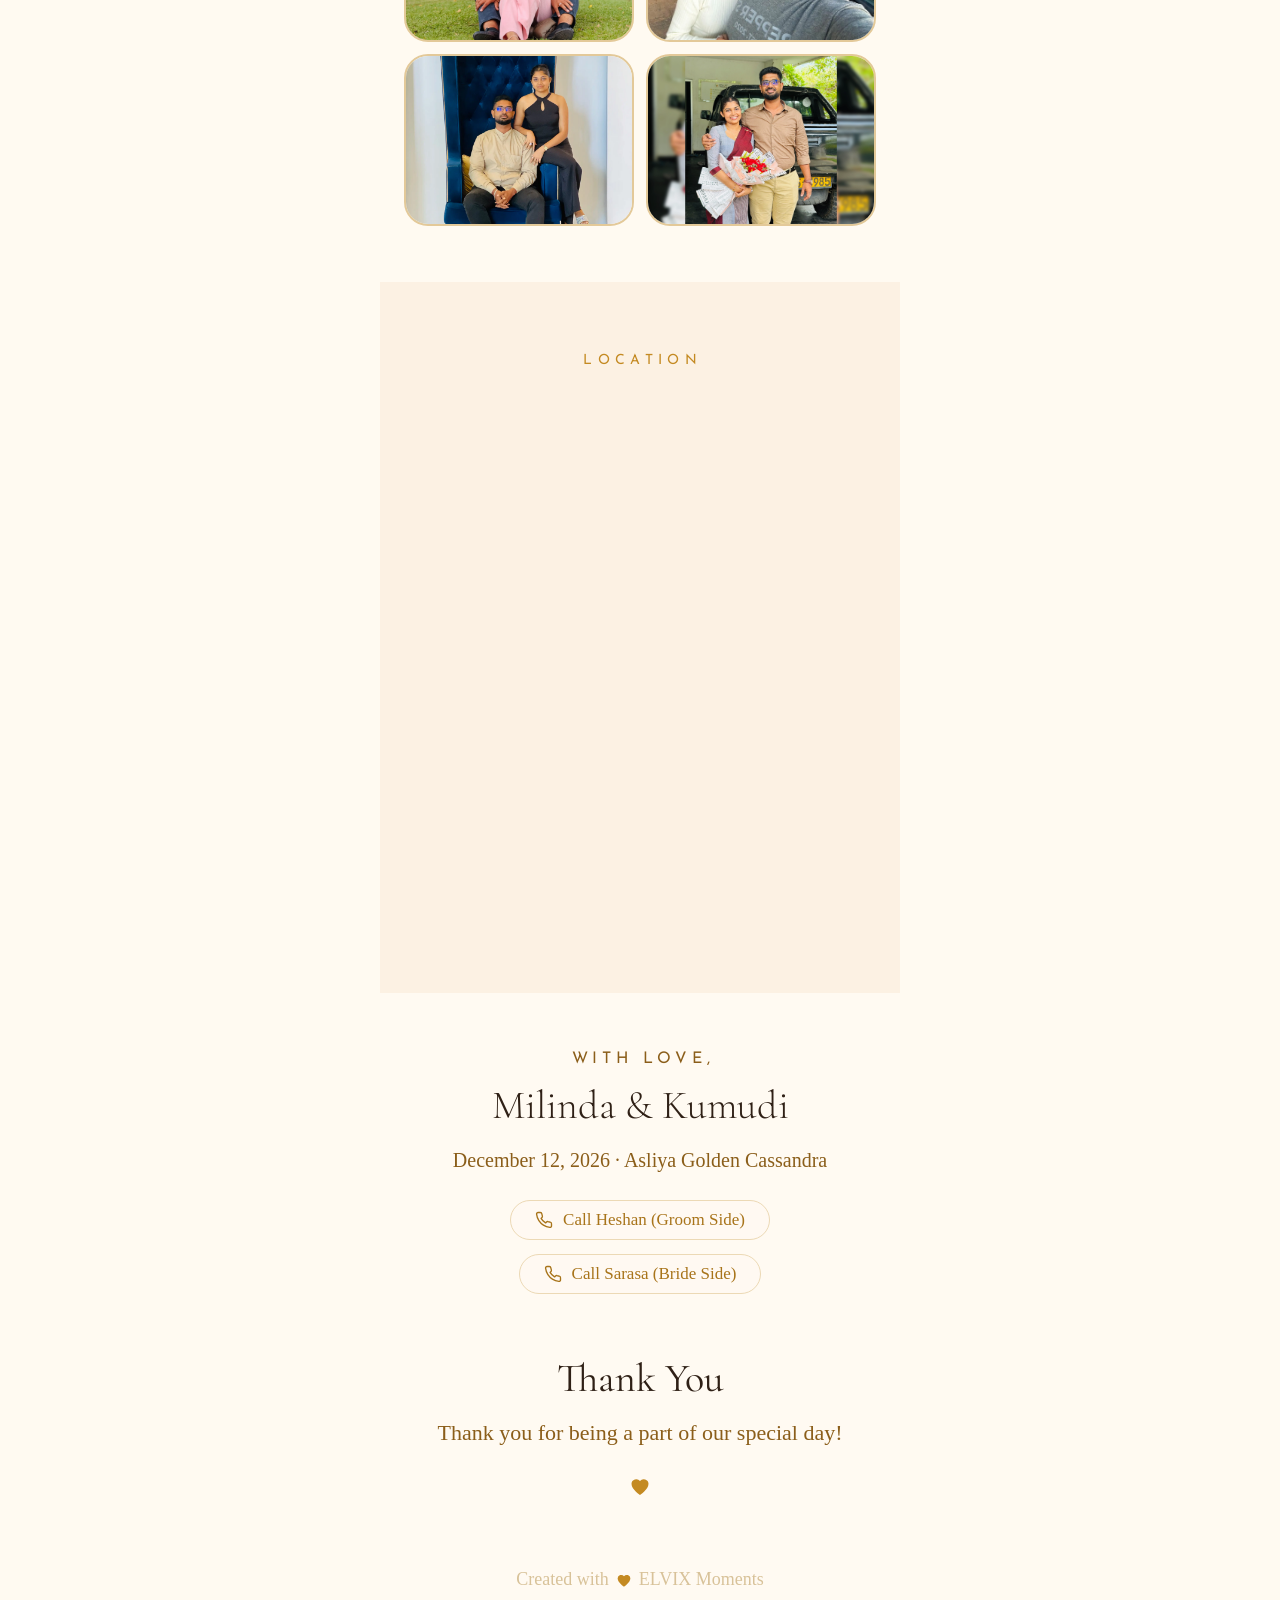
==== commit f7181723: "change of text" ====
--- a/invitation.html
+++ b/invitation.html
@@ -33,7 +33,7 @@
   <h1 class="rise">Milinda <em>&amp;</em> Kumudi</h1>
   <div class="orn rise"><span></span><svg><use href="#dia"/></svg><span></span></div>
   <p class="guest rise" id="guest"></p>
-  <p class="invite rise">Request the honour of your presence<br>at the celebration of their marriage</p>
+  <p class="invite rise">Request the honour of your presence<br>at the celebration of our marriage</p>
   <p class="lbl rise" id="day">Saturday</p>
   <p class="date rise" id="date">12th December 2026</p>
   <p class="lbl s rise" id="time">At 9:00 <A> </A>AM</p>
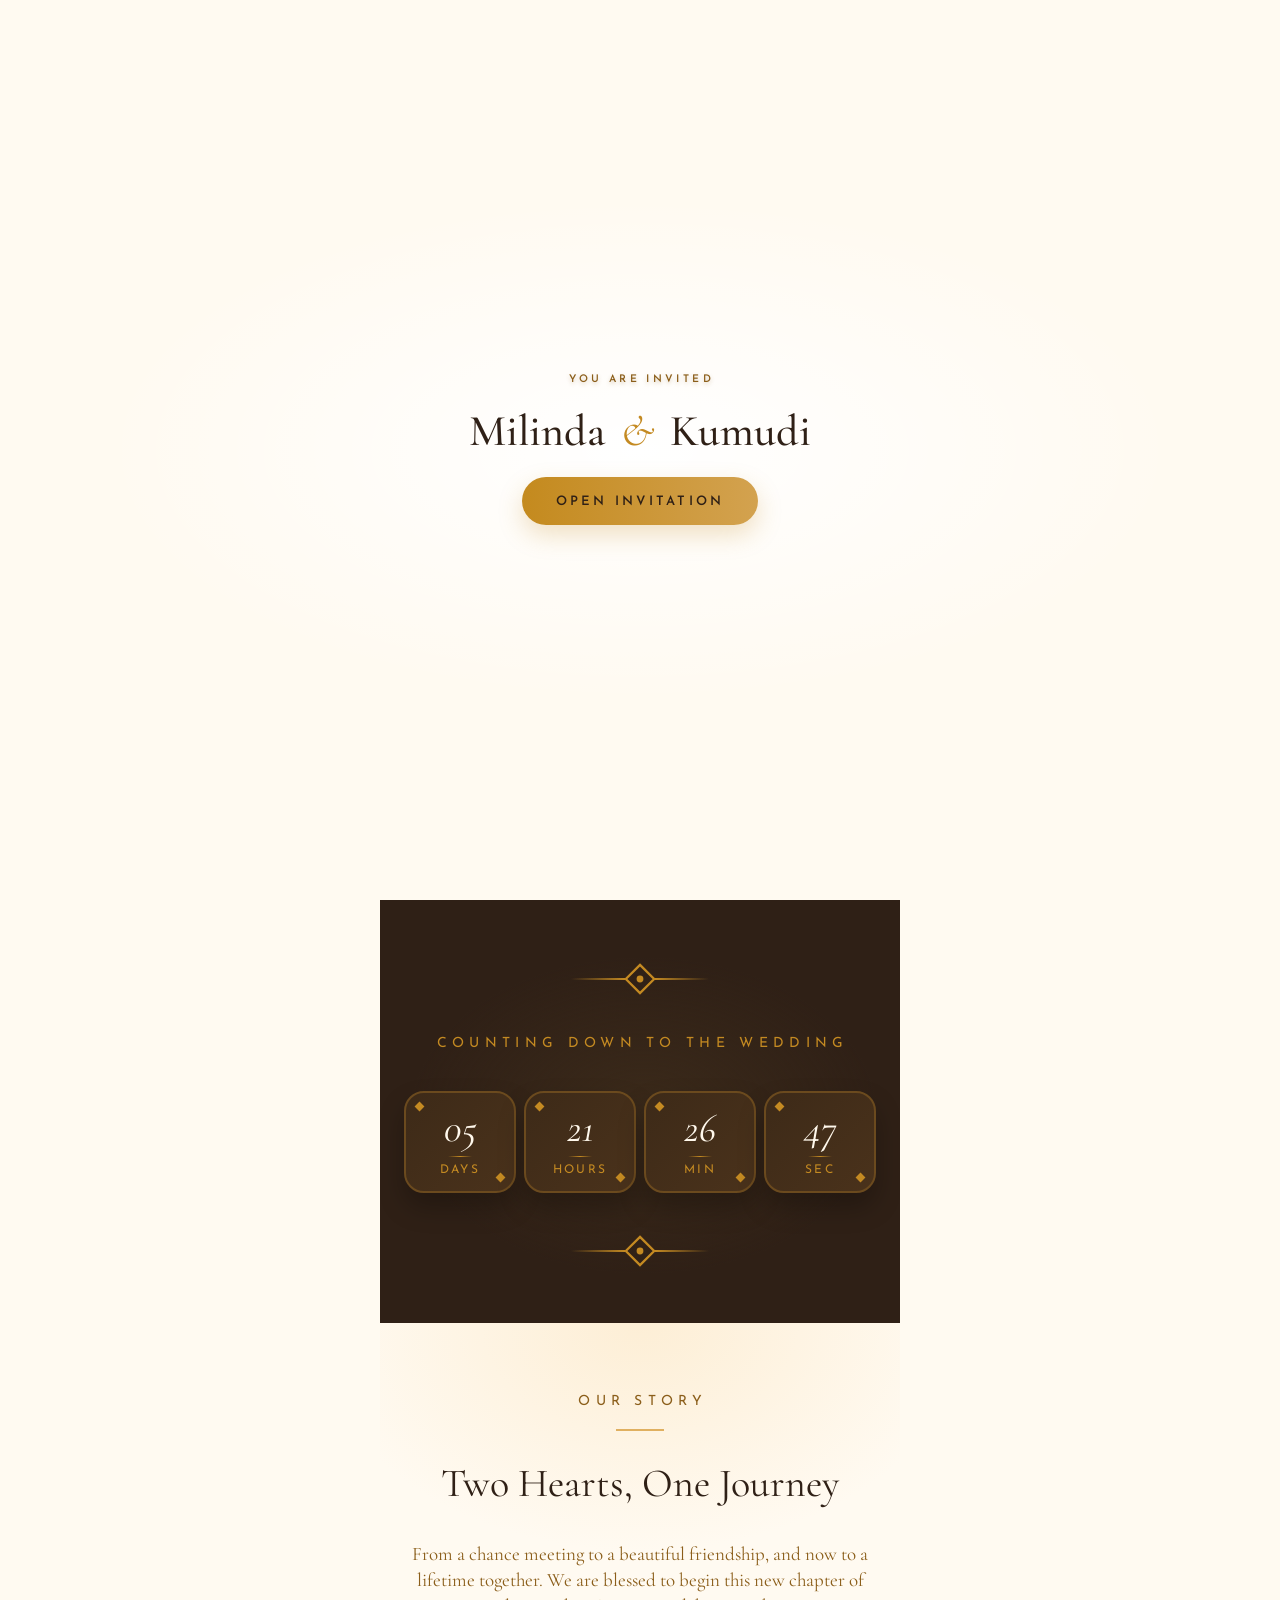
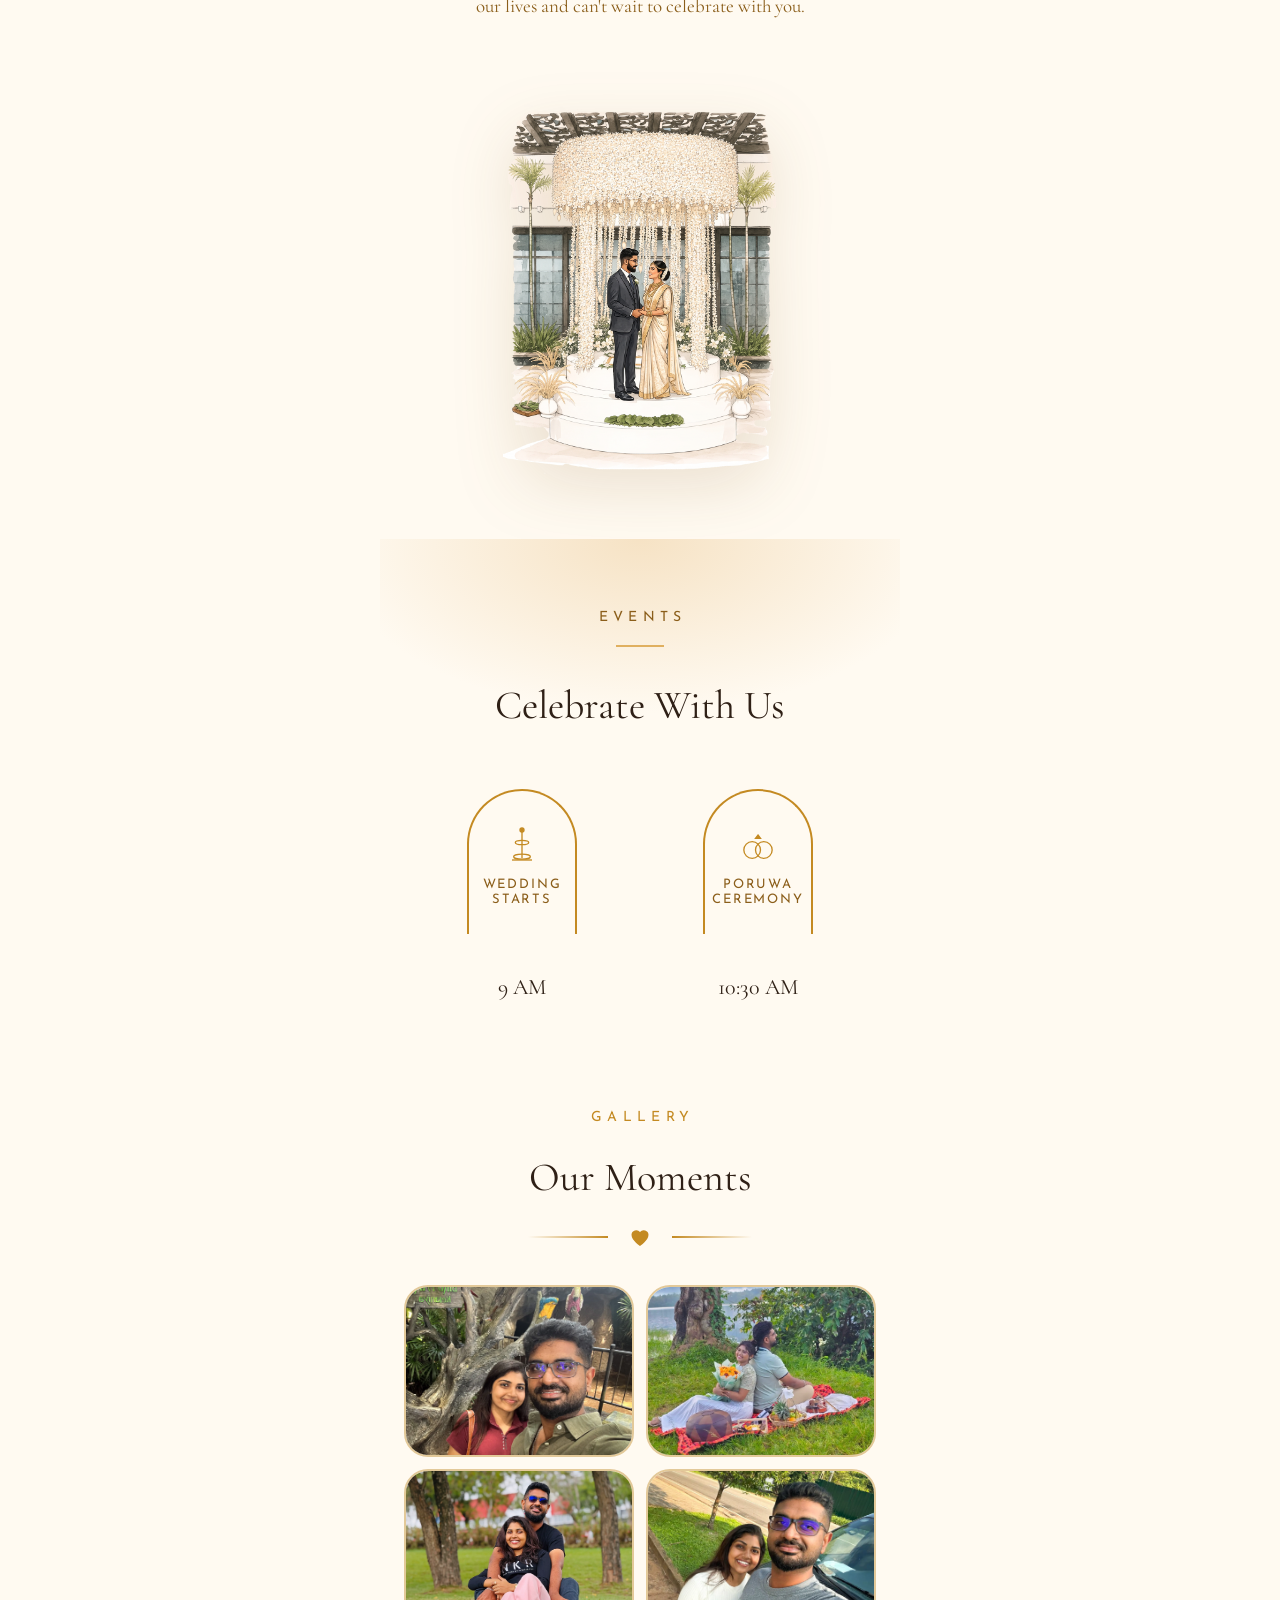
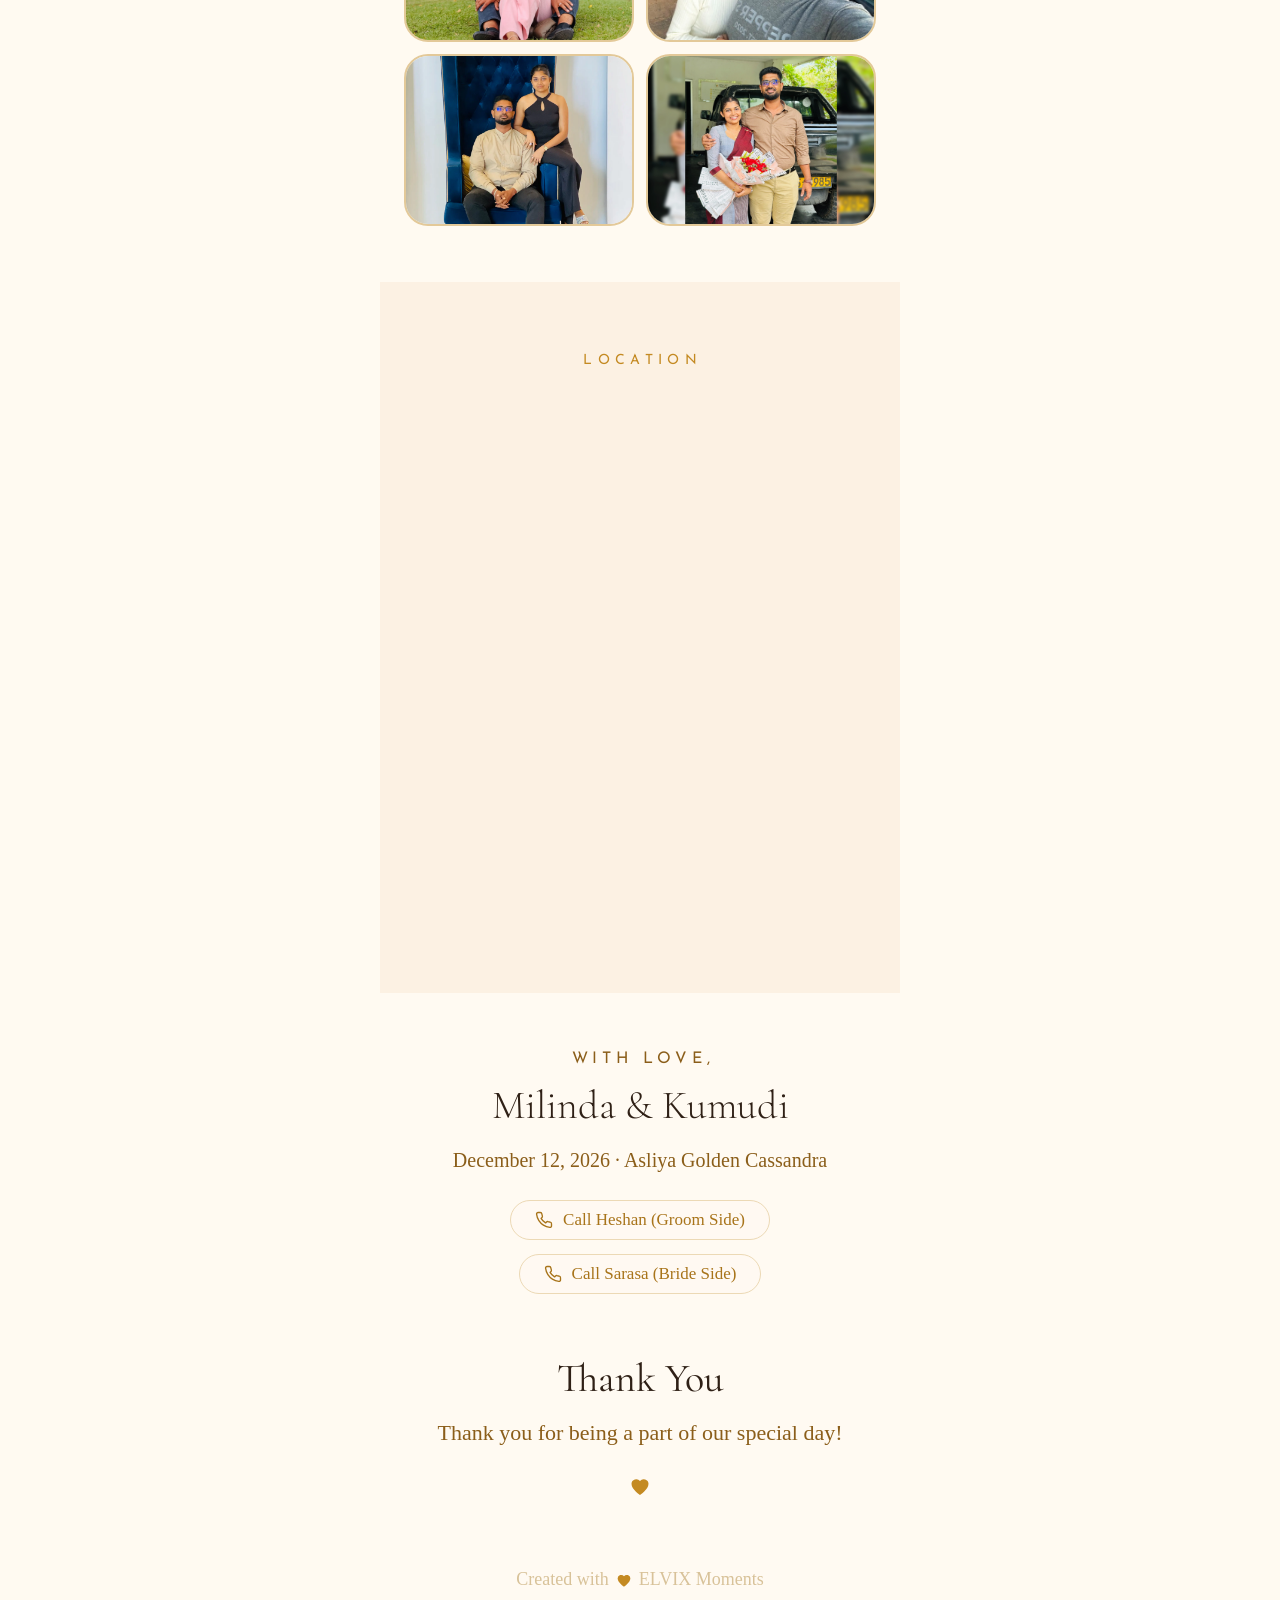
==== commit 9df639a1: "change of location" ====
--- a/invitation.html
+++ b/invitation.html
@@ -78,8 +78,8 @@
   <p class="eye gold reveal">Location</p>
   <h2 class="reveal">Wedding Venue</h2>
   <p class="vname reveal"><svg viewBox="0 0 24 24"><path d="M12 21s-7-6.2-7-11.5a7 7 0 0 1 14 0C19 14.800 12 21 12 21z" fill="none" stroke="currentColor" stroke-width="1.8"/><circle cx="12" cy="9.5" r="2.6" fill="none" stroke="currentColor" stroke-width="1.8"/></svg>Asliya Golden Cassandra</p>
-  <p class="vsub reveal">Colombo, Sri Lanka</p>
-  <div class="map reveal"><iframe loading="lazy" title="Map" src="https://www.google.com/maps?q=Asliya+Golden+Cassandra+Colombo&output=embed"></iframe></div>
+  <p class="vsub reveal">Kurunegala, Sri Lanka</p>
+  <div class="map reveal"><iframe loading="lazy" title="Map" src="https://www.google.com/maps?q=Asliya+Golden+Cassandra+Kurunegala&output=embed"></iframe></div>
   <button class="cal reveal" id="calBtn" type="button">
     <span class="ci"><svg viewBox="0 0 24 24" fill="none" stroke="currentColor" stroke-width="1.8"><rect x="3.5" y="5" width="17" height="15" rx="2.5"/><path d="M8 3v4M16 3v4M3.5 10h17"/><path d="M8 14h.01M12 14h.01M16 14h.01M8 17h.01M12 17h.01" stroke-linecap="round"/></svg></span>
     <span class="ct"><b>Add to Calendar</b><small>Save the date to your calendar</small></span>
